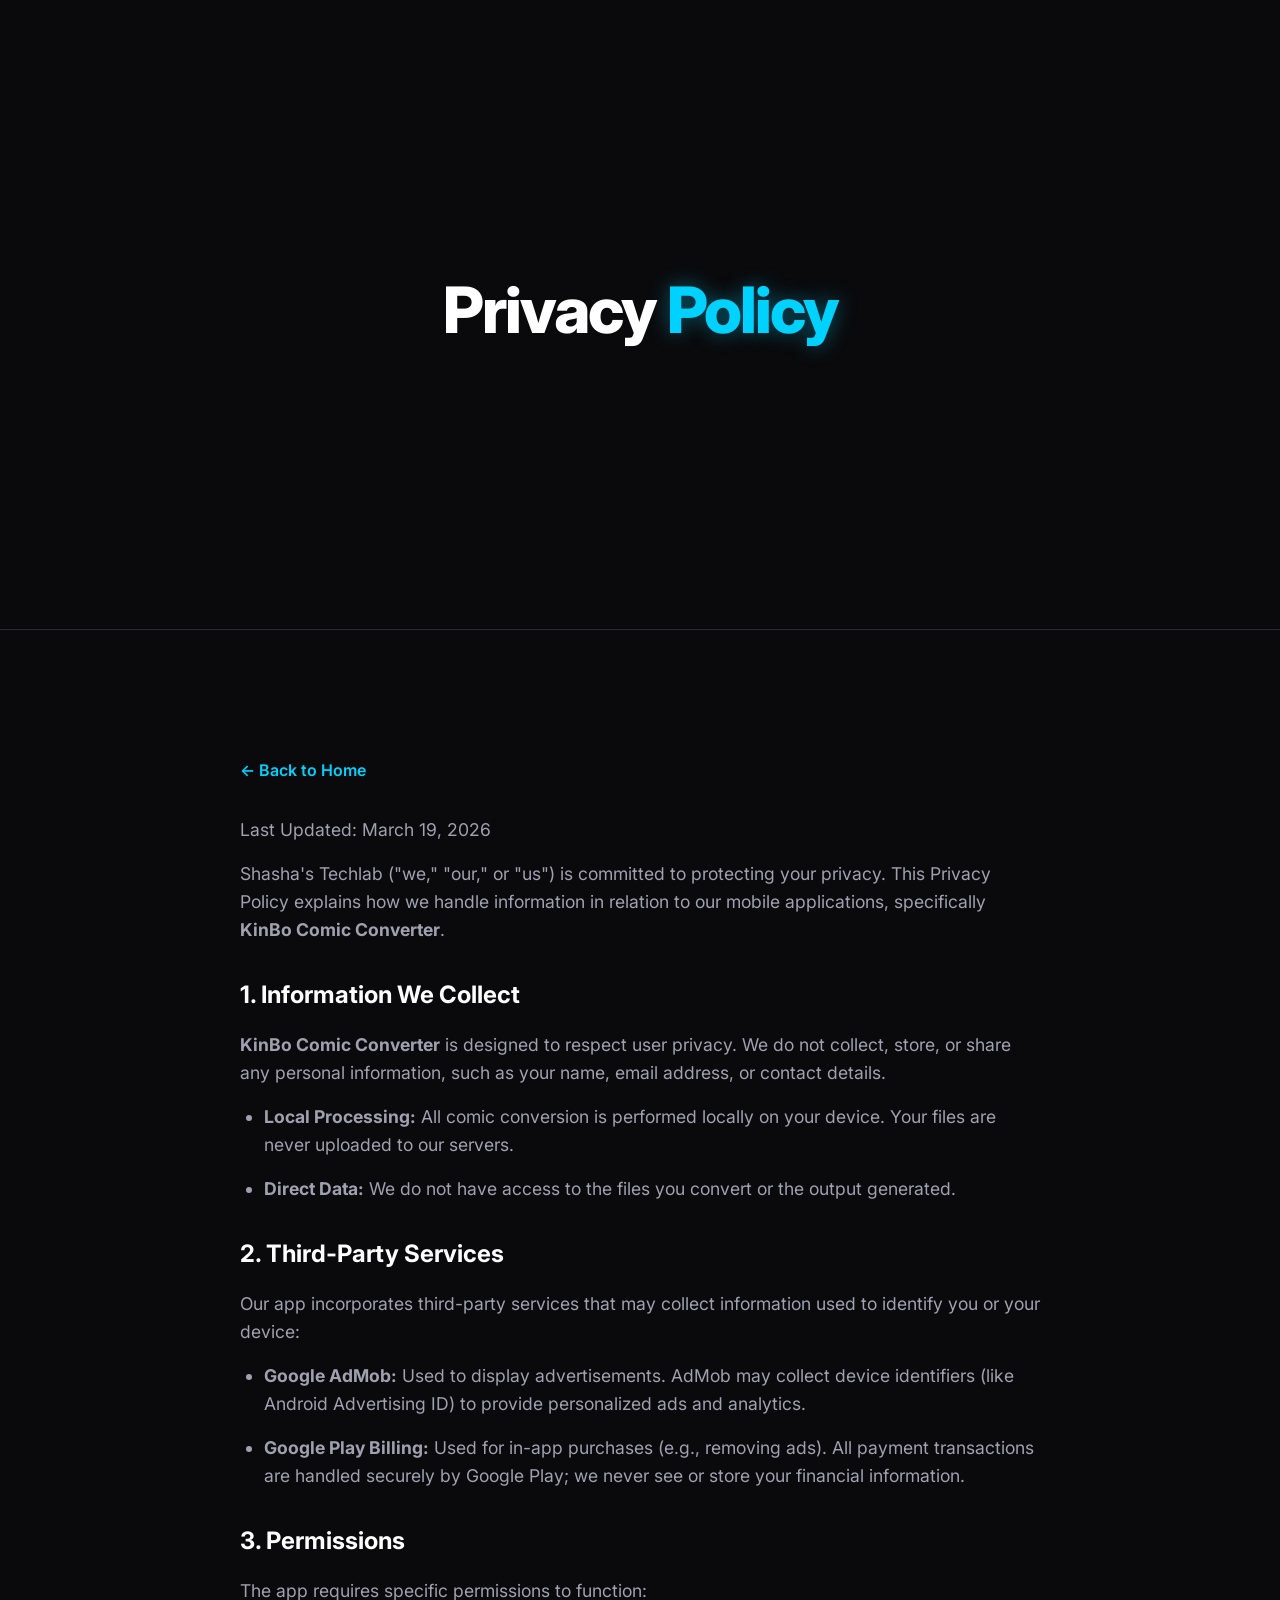
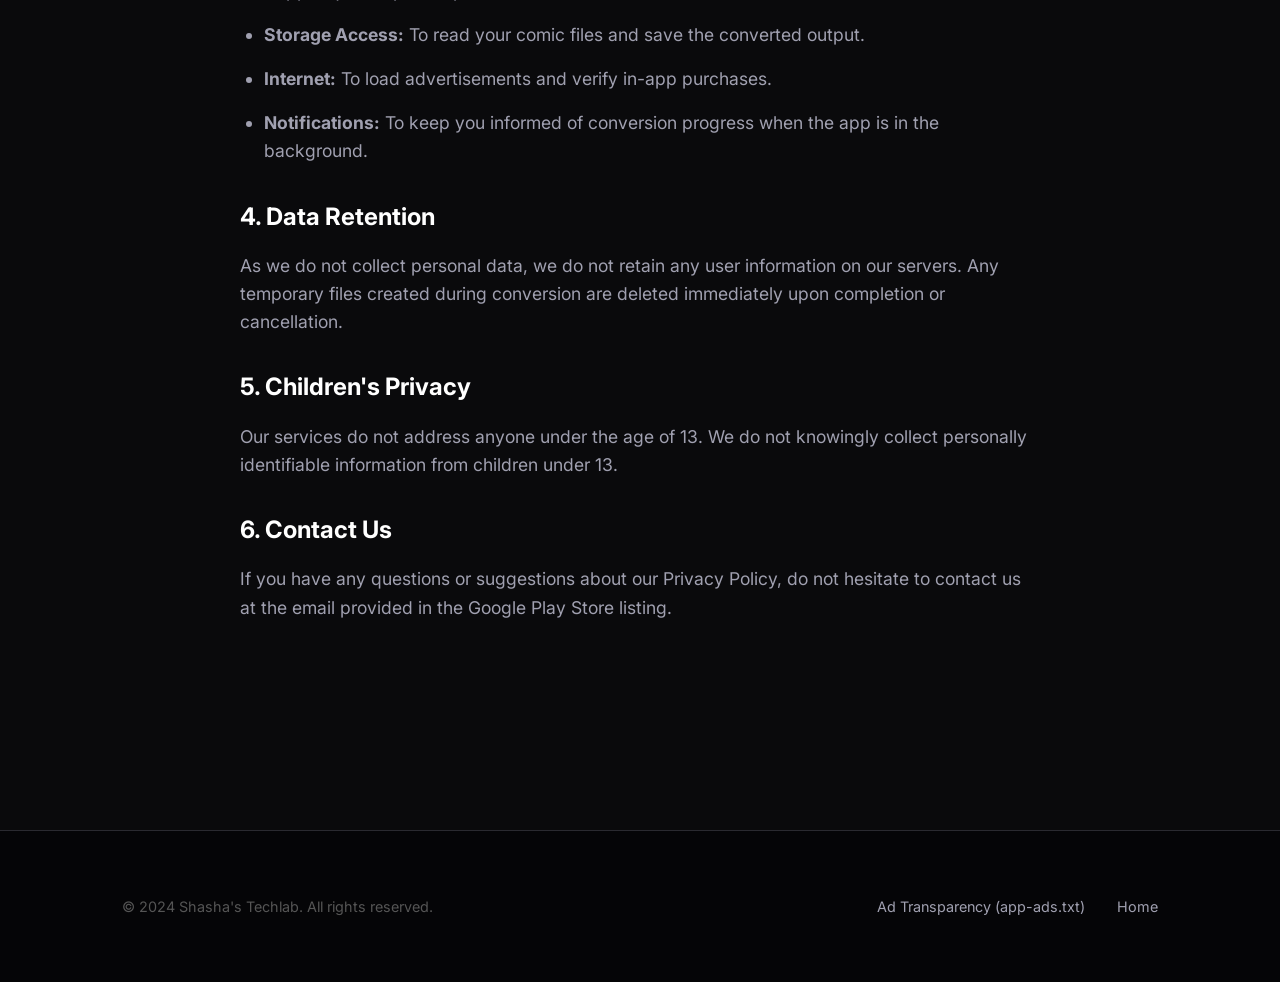
==== privacy.html @ a9bef747 "Add files via upload visual update." ====
<!DOCTYPE html>
<html lang="en">
<head>
    <meta charset="UTF-8">
    <meta name="viewport" content="width=device-width, initial-scale=1.0">
    <title>Privacy Policy | Shasha's Techlab</title>
    <link rel="stylesheet" href="style.css">
    <link rel="preconnect" href="https://fonts.googleapis.com">
    <link rel="preconnect" href="https://fonts.gstatic.com" crossorigin>
    <link href="https://fonts.googleapis.com/css2?family=Inter:wght@300;400;600;800&display=swap" rel="stylesheet">
    <style>
        .privacy-content {
            padding: 8rem 0;
            max-width: 800px;
        }
        .privacy-content h1 {
            font-size: 3rem;
            margin-bottom: 2rem;
            color: var(--accent-color);
        }
        .privacy-content h2 {
            font-size: 1.5rem;
            margin-top: 2rem;
            margin-bottom: 1rem;
            color: #fff;
        }
        .privacy-content p, .privacy-content li {
            color: var(--text-secondary);
            margin-bottom: 1rem;
            font-size: 1.1rem;
        }
        .privacy-content ul {
            margin-left: 1.5rem;
            margin-bottom: 2rem;
        }
        .back-link {
            display: inline-block;
            margin-bottom: 2rem;
            color: var(--accent-color);
            text-decoration: none;
            font-weight: 600;
        }
        .back-link:hover {
            text-decoration: underline;
        }
    </style>
</head>
<body>
    <header class="hero" style="min-height: 200px;">
        <div class="hero-overlay"></div>
        <div class="content hero-content">
            <h1 class="logo-text">Privacy <span>Policy</span></h1>
        </div>
    </header>

    <main class="content privacy-content">
        <a href="index.html" class="back-link">← Back to Home</a>
        
        <p>Last Updated: March 19, 2026</p>

        <p>Shasha's Techlab ("we," "our," or "us") is committed to protecting your privacy. This Privacy Policy explains how we handle information in relation to our mobile applications, specifically <strong>KinBo Comic Converter</strong>.</p>

        <h2>1. Information We Collect</h2>
        <p><strong>KinBo Comic Converter</strong> is designed to respect user privacy. We do not collect, store, or share any personal information, such as your name, email address, or contact details.</p>
        <ul>
            <li><strong>Local Processing:</strong> All comic conversion is performed locally on your device. Your files are never uploaded to our servers.</li>
            <li><strong>Direct Data:</strong> We do not have access to the files you convert or the output generated.</li>
        </ul>

        <h2>2. Third-Party Services</h2>
        <p>Our app incorporates third-party services that may collect information used to identify you or your device:</p>
        <ul>
            <li><strong>Google AdMob:</strong> Used to display advertisements. AdMob may collect device identifiers (like Android Advertising ID) to provide personalized ads and analytics.</li>
            <li><strong>Google Play Billing:</strong> Used for in-app purchases (e.g., removing ads). All payment transactions are handled securely by Google Play; we never see or store your financial information.</li>
        </ul>

        <h2>3. Permissions</h2>
        <p>The app requires specific permissions to function:</p>
        <ul>
            <li><strong>Storage Access:</strong> To read your comic files and save the converted output.</li>
            <li><strong>Internet:</strong> To load advertisements and verify in-app purchases.</li>
            <li><strong>Notifications:</strong> To keep you informed of conversion progress when the app is in the background.</li>
        </ul>

        <h2>4. Data Retention</h2>
        <p>As we do not collect personal data, we do not retain any user information on our servers. Any temporary files created during conversion are deleted immediately upon completion or cancellation.</p>

        <h2>5. Children's Privacy</h2>
        <p>Our services do not address anyone under the age of 13. We do not knowingly collect personally identifiable information from children under 13.</p>

        <h2>6. Contact Us</h2>
        <p>If you have any questions or suggestions about our Privacy Policy, do not hesitate to contact us at the email provided in the Google Play Store listing.</p>
    </main>

    <footer class="site-footer">
        <div class="content footer-content">
            <div class="footer-left">
                <p>&copy; 2024 Shasha's Techlab. All rights reserved.</p>
            </div>
            <div class="footer-right">
                <nav class="footer-nav">
                    <a href="app-ads.txt">Ad Transparency (app-ads.txt)</a>
                    <a href="index.html">Home</a>
                </nav>
            </div>
        </div>
    </footer>
</body>
</html>
---- style.css ----
:root {
    --bg-color: #0a0a0c;
    --surface-color: #16161a;
    --accent-color: #00d2ff;
    --accent-glow: rgba(0, 210, 255, 0.4);
    --text-primary: #f0f0f5;
    --text-secondary: #a0a0b0;
    --border-color: #2a2a30;
    --font-main: 'Inter', -apple-system, sans-serif;
}

* {
    margin: 0;
    padding: 0;
    box-sizing: border-box;
}

body {
    background-color: var(--bg-color);
    color: var(--text-primary);
    font-family: var(--font-main);
    line-height: 1.6;
    overflow-x: hidden;
}

.content {
    max-width: 1100px;
    margin: 0 auto;
    padding: 0 2rem;
}

/* Hero Section */
.hero {
    height: 70vh;
    position: relative;
    display: flex;
    align-items: center;
    justify-content: center;
    text-align: center;
    background-color: var(--bg-color);
    border-bottom: 1px solid var(--border-color);
    overflow: hidden;
}

#antigravity-bg {
    position: absolute;
    top: 0;
    left: 0;
    width: 100%;
    height: 100%;
    z-index: 1;
}

.hero-content {
    position: relative;
    z-index: 2;
    animation: float 6s ease-in-out infinite;
}

@keyframes float {
    0%, 100% { transform: translateY(0); }
    50% { transform: translateY(-20px); }
}

.logo-text {
    font-size: 4rem;
    font-weight: 800;
    letter-spacing: -2px;
    margin-bottom: 0.5rem;
    color: #fff;
}

.logo-text span {
    color: var(--accent-color);
    text-shadow: 0 0 20px var(--accent-glow);
}

.tagline {
    font-size: 1.25rem;
    color: var(--text-secondary);
    max-width: 600px;
    margin: 0 auto 2rem auto;
    font-weight: 300;
}

/* Buttons */
.btn {
    display: inline-block;
    padding: 1rem 2.5rem;
    font-weight: 600;
    text-decoration: none;
    border-radius: 4px;
    transition: all 0.3s ease;
}

.btn.primary {
    background-color: var(--accent-color);
    color: #000;
    box-shadow: 0 4px 15px var(--accent-glow);
}

.btn.primary:hover {
    transform: translateY(-2px);
    box-shadow: 0 6px 20px var(--accent-glow);
    filter: brightness(1.1);
}

/* Section Styling */
.section-title {
    font-size: 2rem;
    font-weight: 700;
    margin-bottom: 3rem;
    text-align: center;
    position: relative;
}

.section-title::after {
    content: '';
    position: absolute;
    bottom: -10px;
    left: 50%;
    transform: translateX(-50%);
    width: 40px;
    height: 3px;
    background-color: var(--accent-color);
}

.apps-section {
    padding: 6rem 0;
}

/* App Cards */
.app-card-container {
    display: grid;
    grid-template-columns: 1fr;
    gap: 2rem;
}

.app-card {
    background-color: var(--surface-color);
    border: 1px solid var(--border-color);
    border-radius: 12px;
    padding: 3rem;
    display: flex;
    gap: 3rem;
    align-items: center;
    transition: transform 0.3s ease;
}

.app-card:hover {
    border-color: var(--accent-color);
    transform: translateY(-5px);
}

.app-icon-wrapper {
    flex-shrink: 0;
}

.app-details h3 {
    font-size: 1.75rem;
    margin-bottom: 1rem;
    color: #fff;
}

.app-details p {
    color: var(--text-secondary);
    margin-bottom: 1.5rem;
    font-size: 1.1rem;
}

.app-status {
    display: inline-block;
    padding: 0.4rem 1rem;
    background-color: rgba(0, 210, 255, 0.1);
    color: var(--accent-color);
    border-radius: 20px;
    font-size: 0.85rem;
    font-weight: 600;
    border: 1px solid var(--accent-color);
    margin-bottom: 1rem;
}

.badge-placeholder {
    color: #555;
    font-style: italic;
    font-size: 0.9rem;
}

/* About Section */
.about-section {
    padding: 6rem 0;
    text-align: center;
    border-top: 1px solid var(--border-color);
}

.about-section p {
    max-width: 800px;
    margin: 0 auto;
    font-size: 1.15rem;
    color: var(--text-secondary);
}

/* Footer */
.site-footer {
    background-color: #050507;
    padding: 4rem 0;
    border-top: 1px solid var(--border-color);
    margin-top: 4rem;
}

.footer-content {
    display: flex;
    justify-content: space-between;
    align-items: center;
    flex-wrap: wrap;
    gap: 2rem;
}

.footer-left p {
    color: #555;
    font-size: 0.9rem;
}

.footer-nav {
    display: flex;
    gap: 2rem;
}

.footer-nav a {
    color: var(--text-secondary);
    text-decoration: none;
    font-size: 0.9rem;
    transition: color 0.2s;
}

.footer-nav a:hover {
    color: var(--accent-color);
}

@media (max-width: 768px) {
    .app-card {
        flex-direction: column;
        text-align: center;
        padding: 2rem;
    }
    .logo-text {
        font-size: 2.5rem;
    }
    .footer-content {
        justify-content: center;
        text-align: center;
    }
}
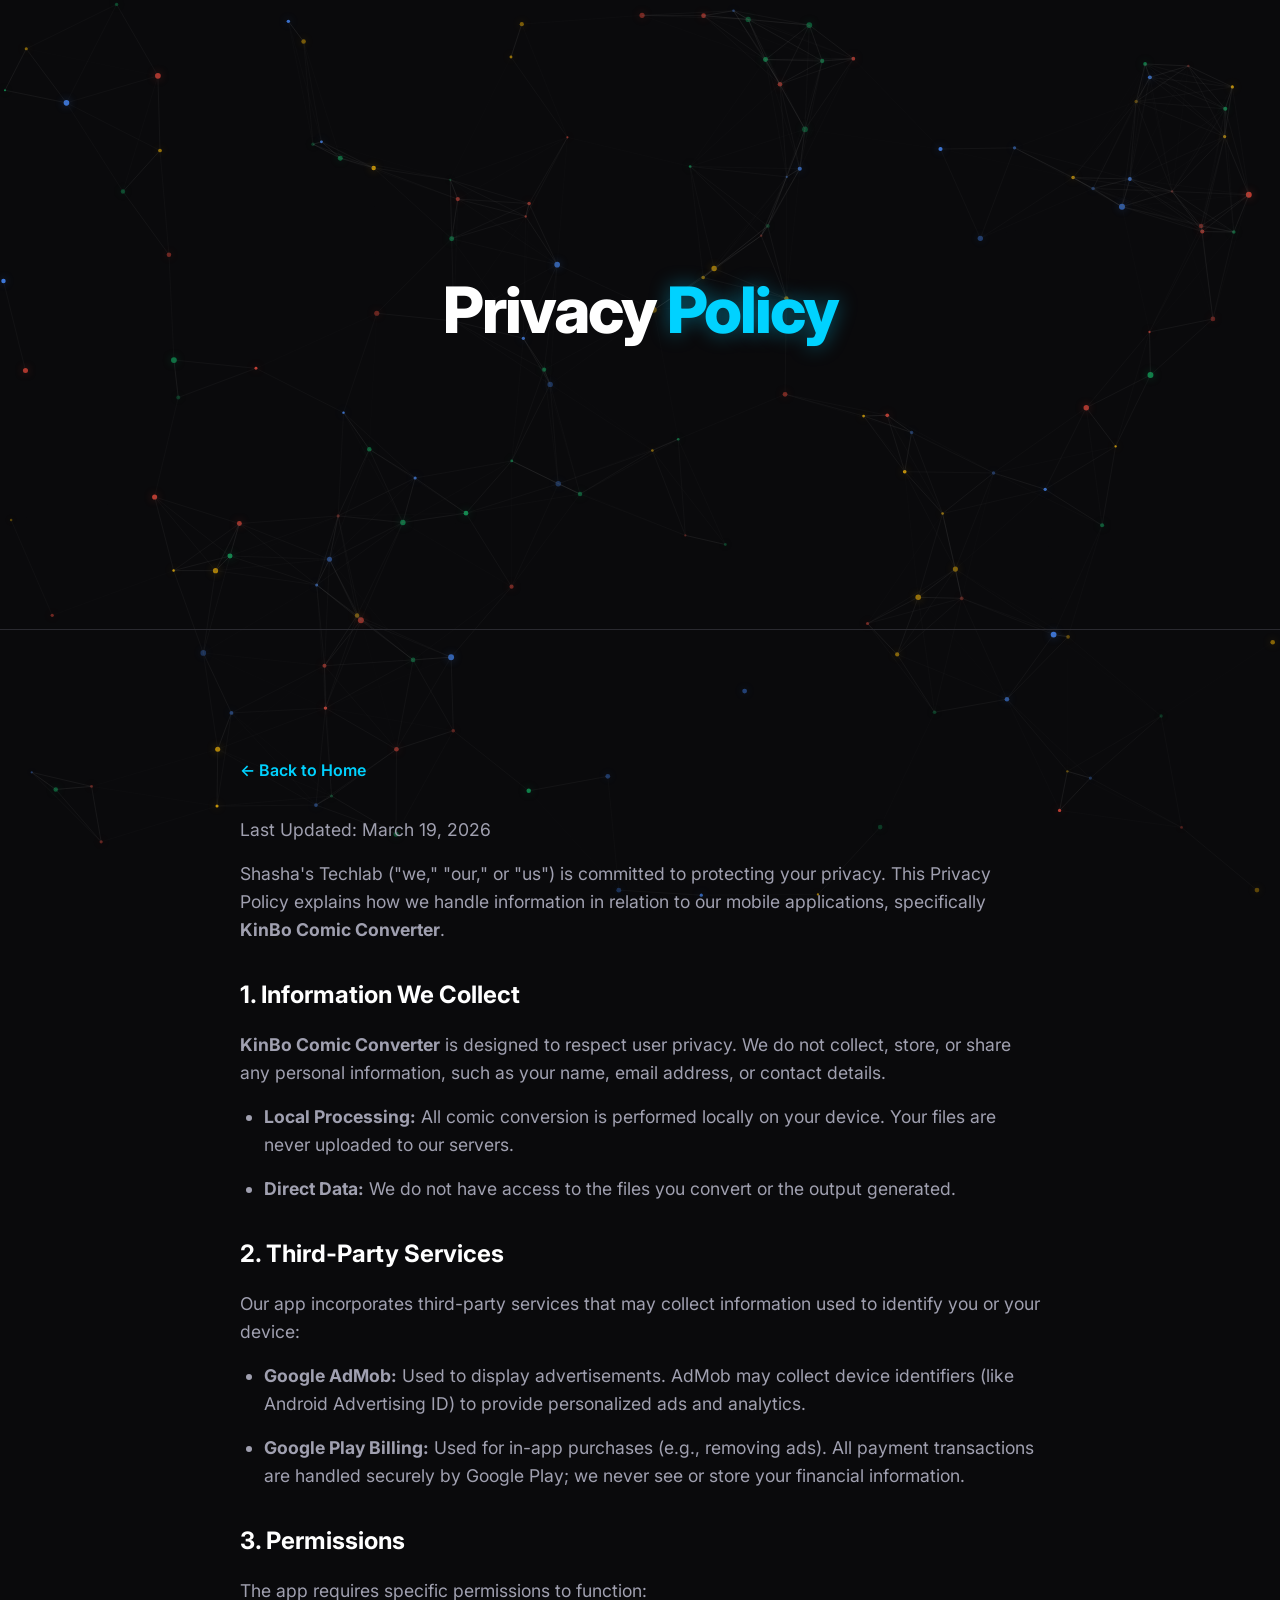
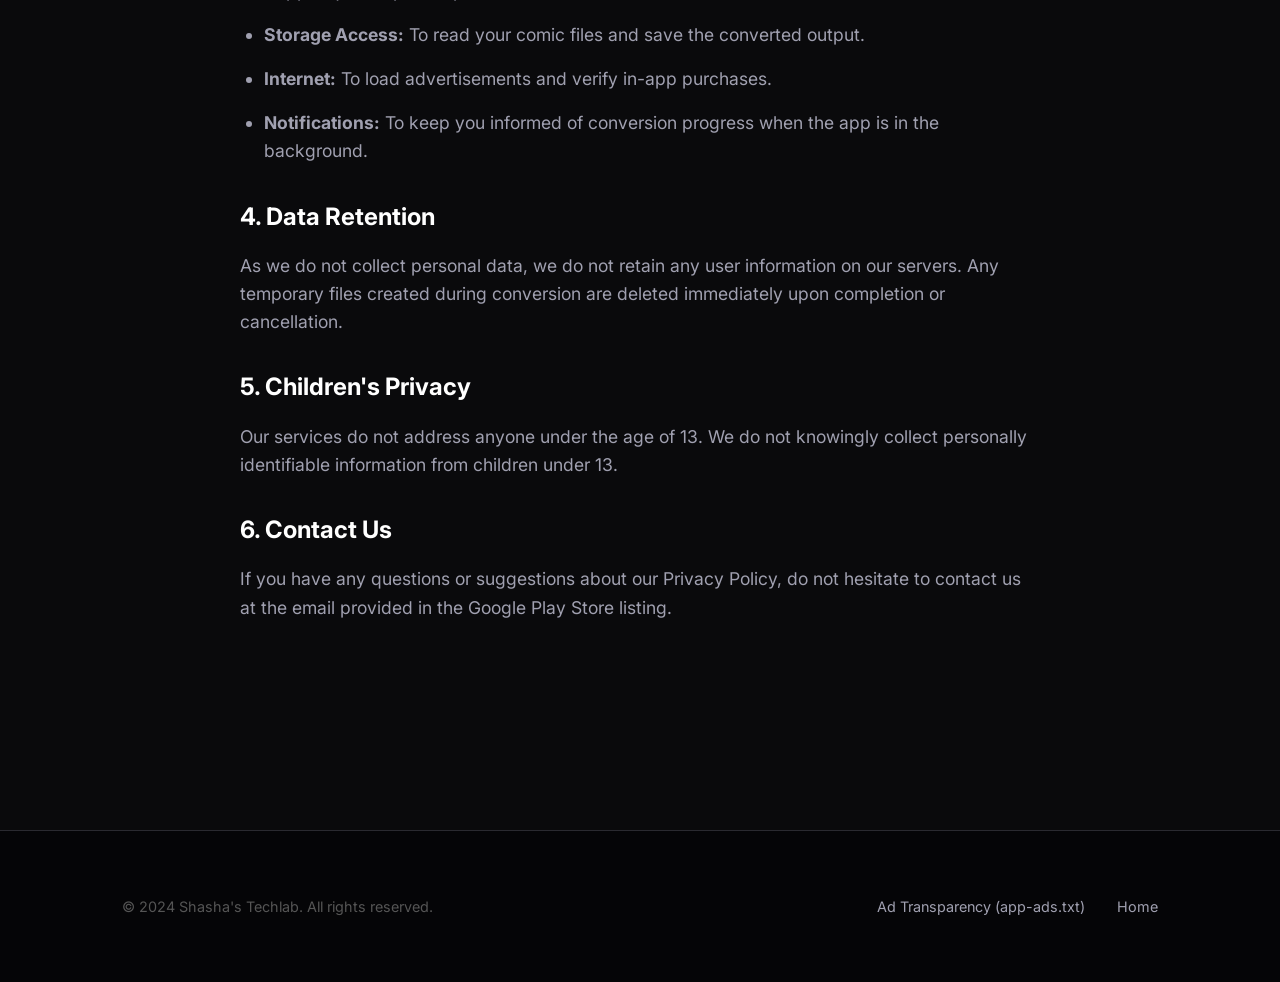
==== commit dba8a0c2: "Add files via upload" ====
--- a/privacy.html
+++ b/privacy.html
@@ -46,7 +46,8 @@
     </style>
 </head>
 <body>
-    <header class="hero" style="min-height: 200px;">
+    <canvas id="antigravity-bg"></canvas>
+    <header class="hero" style="min-height: 200px; background-color: transparent;">
         <div class="hero-overlay"></div>
         <div class="content hero-content">
             <h1 class="logo-text">Privacy <span>Policy</span></h1>
@@ -105,5 +106,6 @@
             </div>
         </div>
     </footer>
+    <script src="particles.js"></script>
 </body>
 </html>
--- a/style.css
+++ b/style.css
@@ -43,12 +43,13 @@
 }
 
 #antigravity-bg {
-    position: absolute;
+    position: fixed; /* Global background */
     top: 0;
     left: 0;
-    width: 100%;
-    height: 100%;
-    z-index: 1;
+    width: 100vw;
+    height: 100vh;
+    z-index: -1; /* Always behind everything */
+    pointer-events: none;
 }
 
 .hero-content {
@@ -89,20 +90,27 @@
     padding: 1rem 2.5rem;
     font-weight: 600;
     text-decoration: none;
-    border-radius: 4px;
-    transition: all 0.3s ease;
+    border-radius: 12px;
+    transition: all 0.4s cubic-bezier(0.175, 0.885, 0.32, 1.275);
+    border: 1px solid rgba(255, 255, 255, 0.1);
+    backdrop-filter: blur(10px);
+    -webkit-backdrop-filter: blur(10px);
+    position: relative;
+    overflow: hidden;
 }
 
 .btn.primary {
-    background-color: var(--accent-color);
-    color: #000;
-    box-shadow: 0 4px 15px var(--accent-glow);
+    background-color: rgba(0, 210, 255, 0.15);
+    color: var(--accent-color);
+    box-shadow: 0 8px 32px 0 rgba(0, 0, 0, 0.37);
+    border: 1px solid rgba(0, 210, 255, 0.3);
 }
 
 .btn.primary:hover {
-    transform: translateY(-2px);
-    box-shadow: 0 6px 20px var(--accent-glow);
-    filter: brightness(1.1);
+    transform: scale(1.05);
+    background-color: rgba(0, 210, 255, 0.25);
+    box-shadow: 0 0 20px var(--accent-glow);
+    border-color: var(--accent-color);
 }
 
 /* Section Styling */
@@ -206,6 +214,8 @@
     padding: 4rem 0;
     border-top: 1px solid var(--border-color);
     margin-top: 4rem;
+    position: relative;
+    z-index: 10; /* Far above the canvas */
 }
 
 .footer-content {
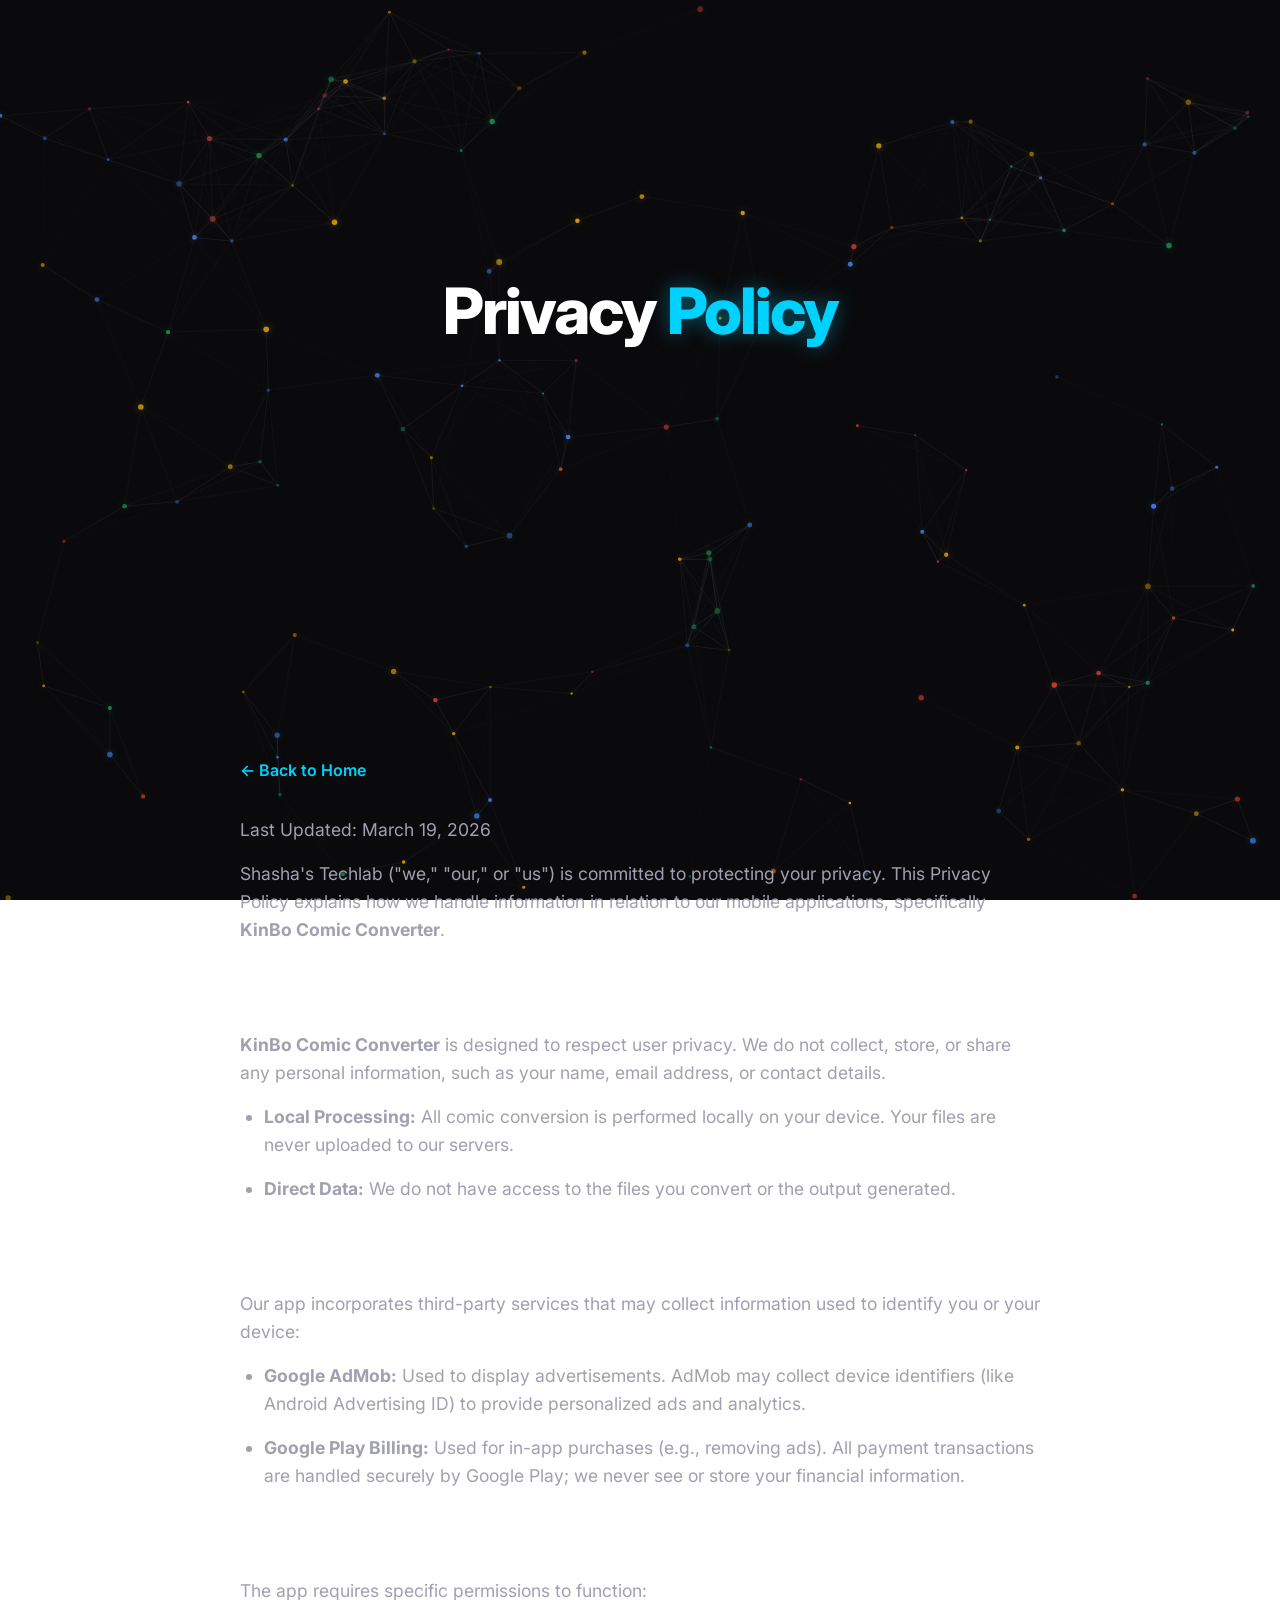
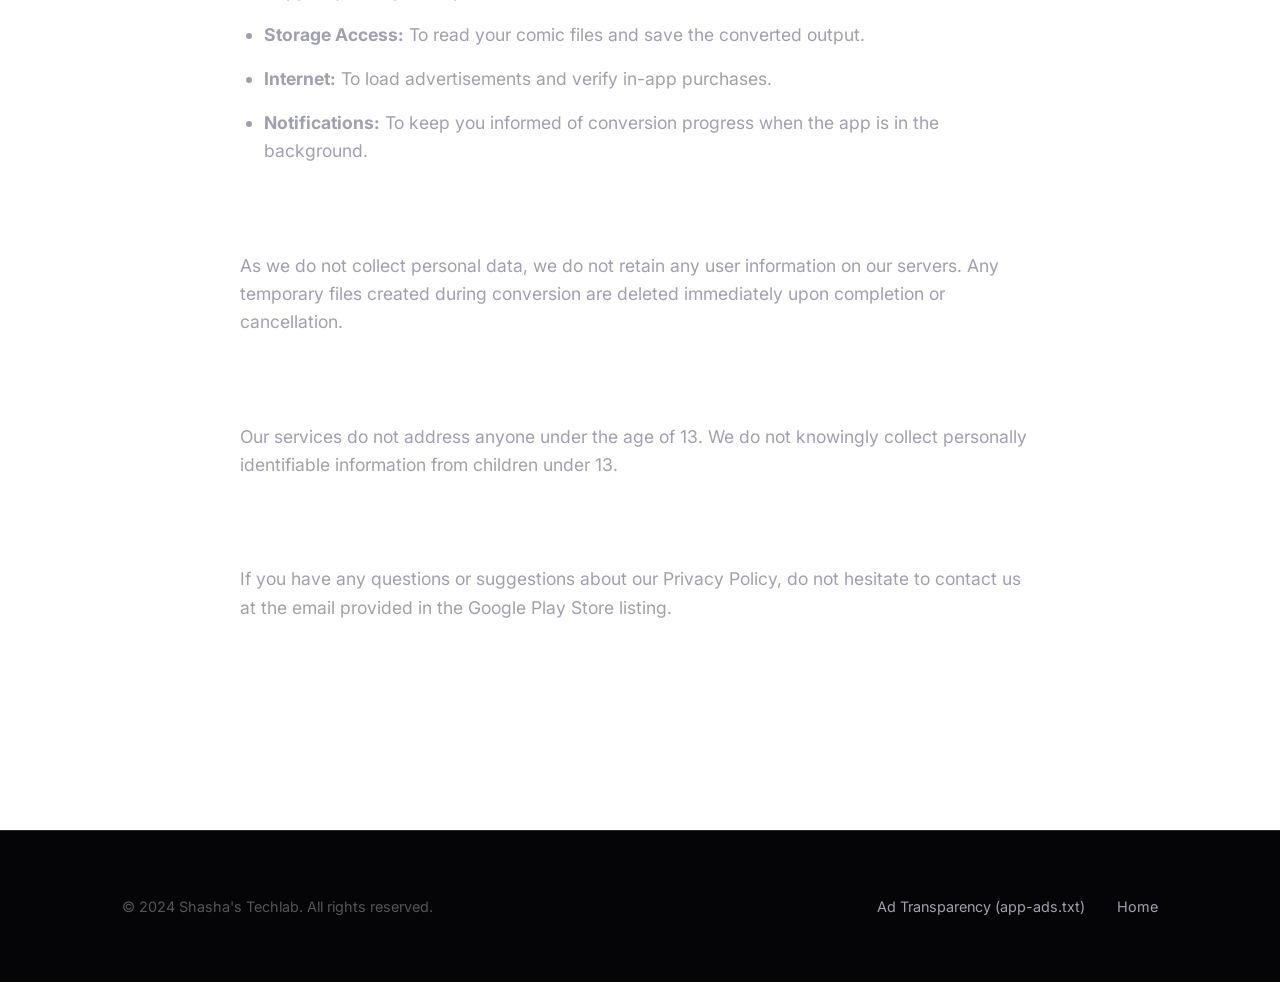
==== commit 93d4467a: "Add files via upload" ====
--- a/privacy.html
+++ b/privacy.html
@@ -47,9 +47,8 @@
 </head>
 <body>
     <canvas id="antigravity-bg"></canvas>
-    <header class="hero" style="min-height: 200px; background-color: transparent;">
-        <div class="hero-overlay"></div>
-        <div class="content hero-content">
+    <header class="hero" style="min-height: 200px; background-color: transparent; border-bottom: none;">
+        <div class="content hero-content" style="animation: none;">
             <h1 class="logo-text">Privacy <span>Policy</span></h1>
         </div>
     </header>
--- a/style.css
+++ b/style.css
@@ -16,7 +16,7 @@
 }
 
 body {
-    background-color: var(--bg-color);
+    background-color: transparent; /* Let canvas show through from behind */
     color: var(--text-primary);
     font-family: var(--font-main);
     line-height: 1.6;
@@ -37,7 +37,7 @@
     align-items: center;
     justify-content: center;
     text-align: center;
-    background-color: var(--bg-color);
+    background-color: transparent;
     border-bottom: 1px solid var(--border-color);
     overflow: hidden;
 }
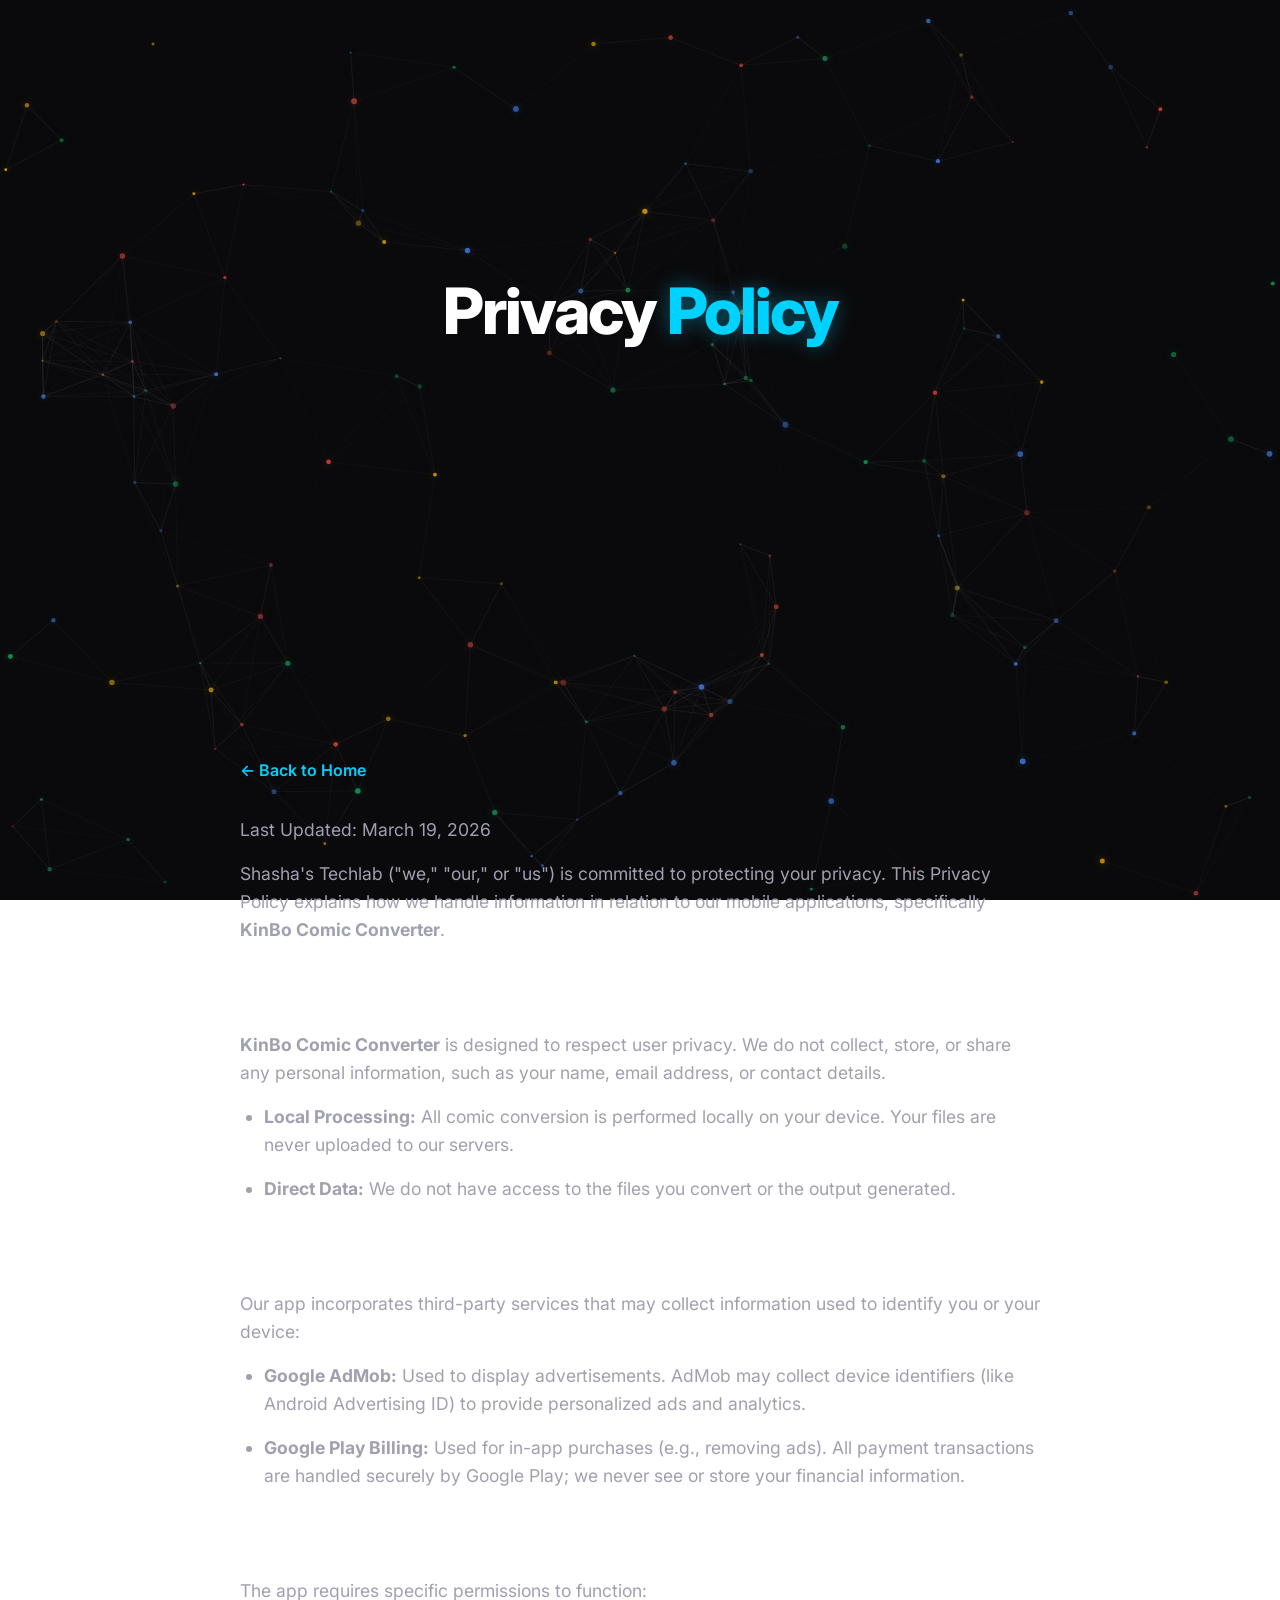
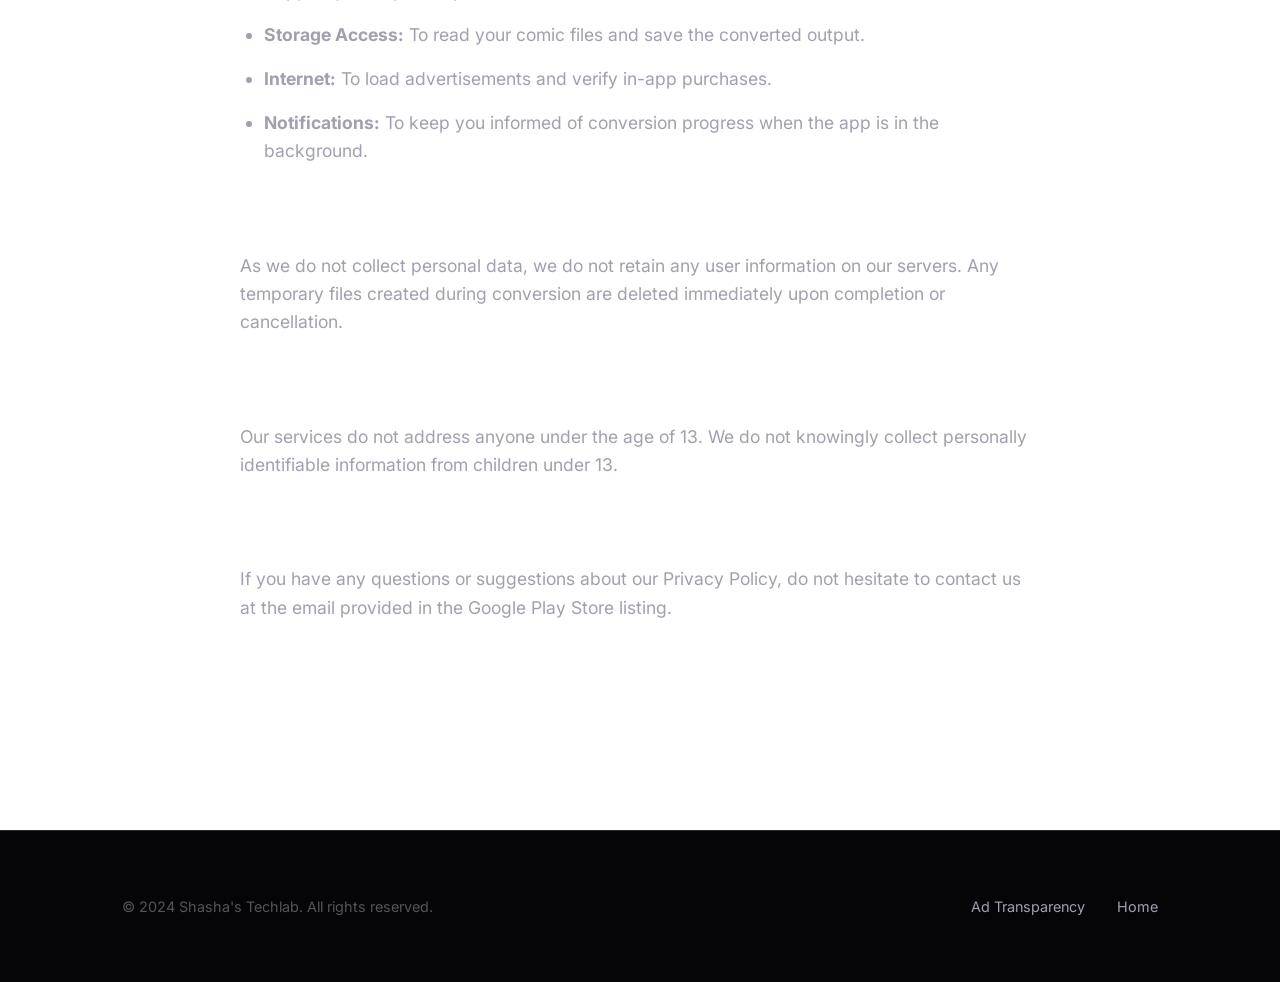
==== commit 0bf2349b: "Update privacy.html" ====
--- a/privacy.html
+++ b/privacy.html
@@ -99,7 +99,7 @@
             </div>
             <div class="footer-right">
                 <nav class="footer-nav">
-                    <a href="app-ads.txt">Ad Transparency (app-ads.txt)</a>
+                    <a href="app-ads.txt">Ad Transparency</a>
                     <a href="index.html">Home</a>
                 </nav>
             </div>
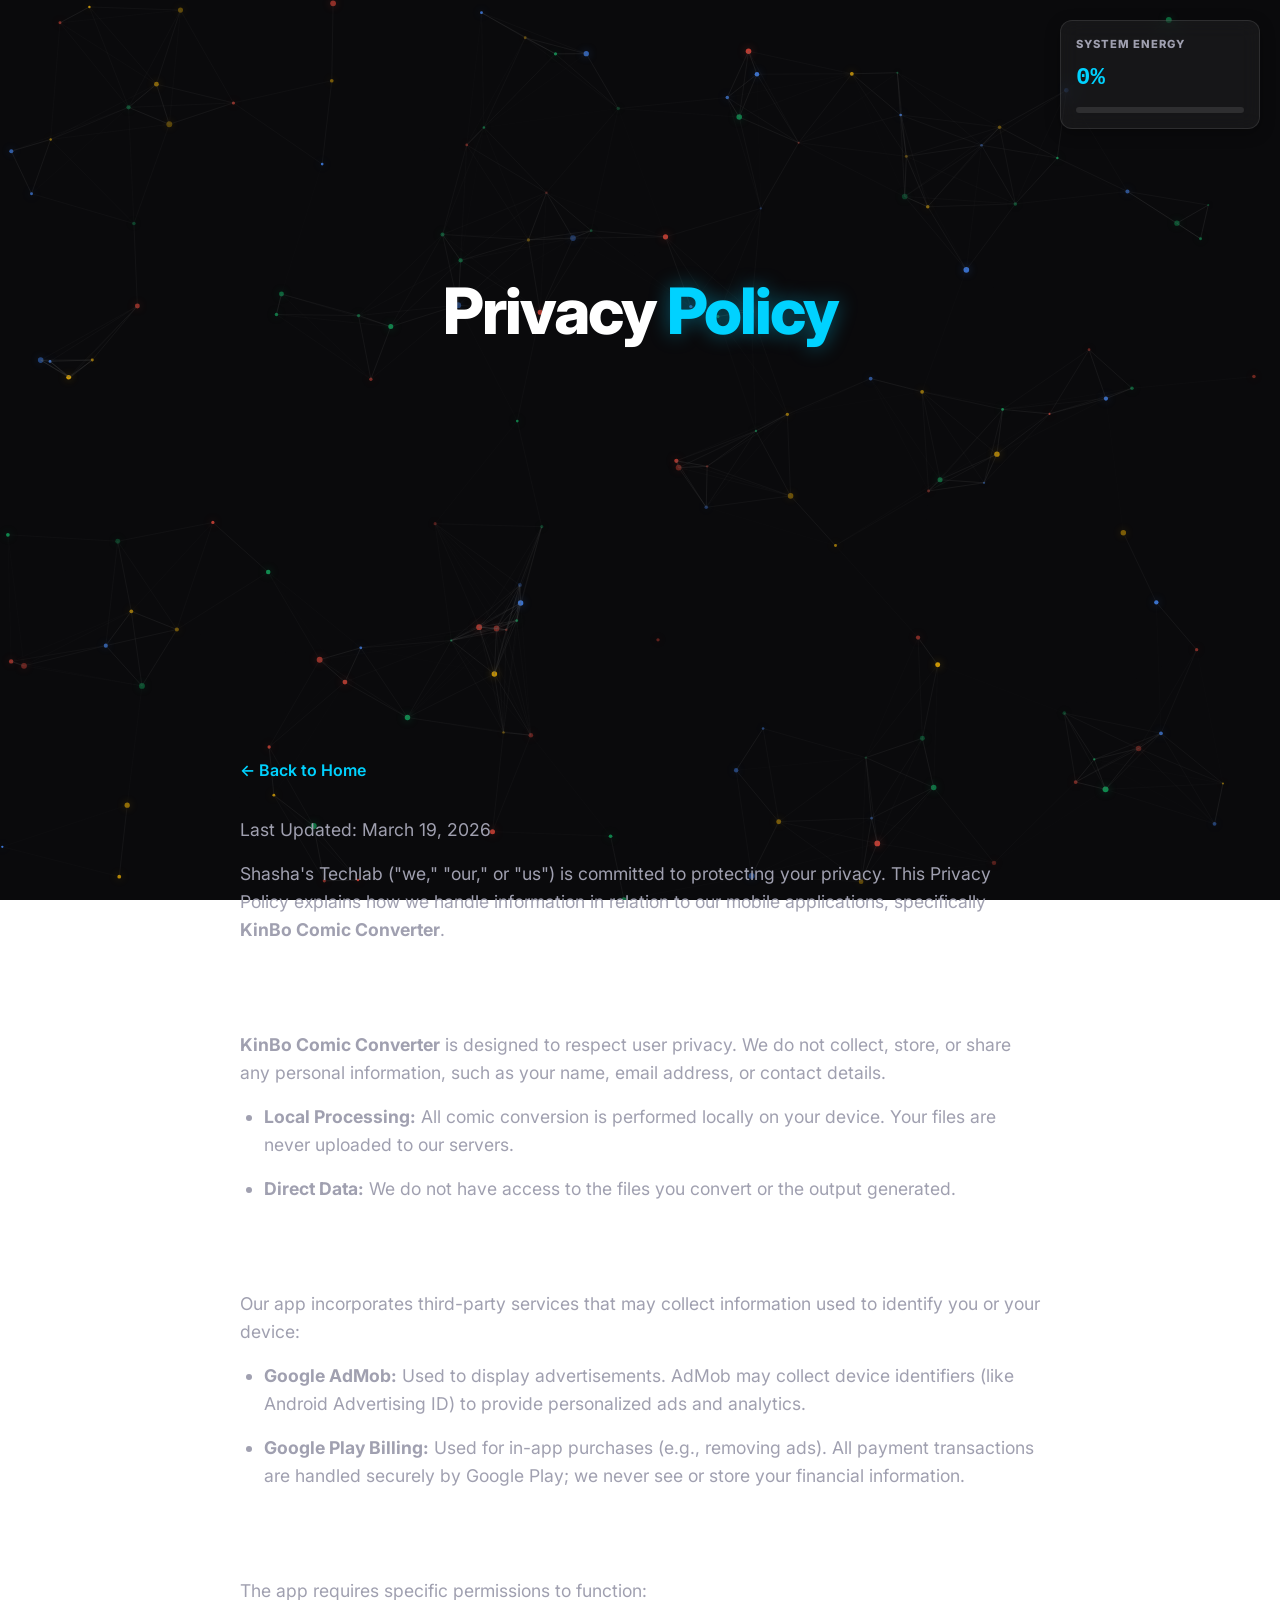
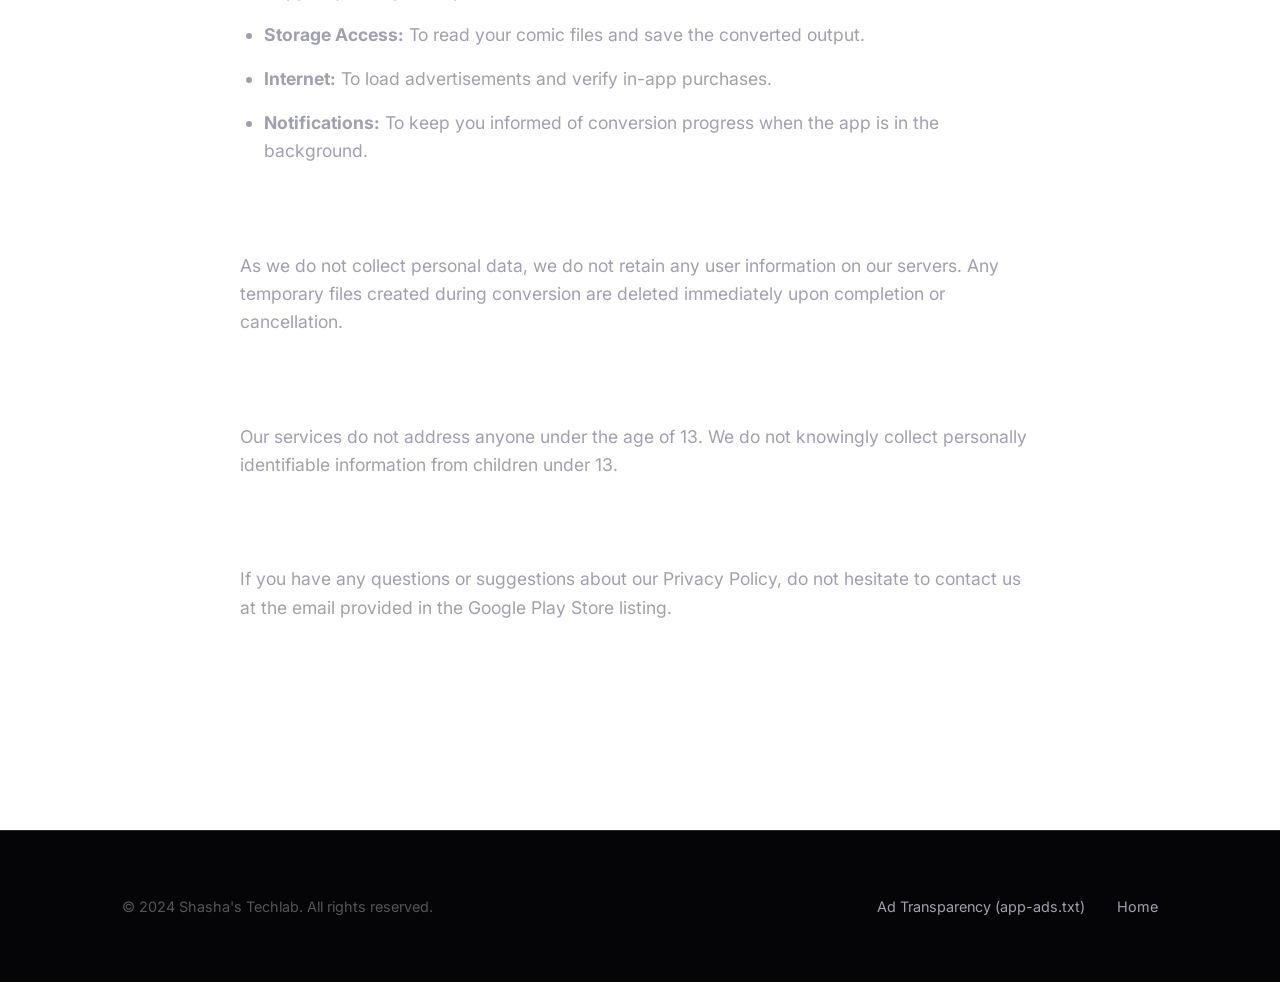
==== commit 76f74507: "Add files via upload" ====
--- a/privacy.html
+++ b/privacy.html
@@ -47,6 +47,13 @@
 </head>
 <body>
     <canvas id="antigravity-bg"></canvas>
+    <div id="energy-container">
+        <div class="energy-label">SYSTEM ENERGY</div>
+        <div class="energy-value" id="energy-value">0%</div>
+        <div class="energy-bar-bg">
+            <div class="energy-bar-fill" id="energy-bar"></div>
+        </div>
+    </div>
     <header class="hero" style="min-height: 200px; background-color: transparent; border-bottom: none;">
         <div class="content hero-content" style="animation: none;">
             <h1 class="logo-text">Privacy <span>Policy</span></h1>
@@ -99,7 +106,7 @@
             </div>
             <div class="footer-right">
                 <nav class="footer-nav">
-                    <a href="app-ads.txt">Ad Transparency</a>
+                    <a href="app-ads.txt">Ad Transparency (app-ads.txt)</a>
                     <a href="index.html">Home</a>
                 </nav>
             </div>
--- a/style.css
+++ b/style.css
@@ -247,17 +247,91 @@
     color: var(--accent-color);
 }
 
+/* Energy Counter UI */
+#energy-container {
+    position: fixed;
+    top: 20px;
+    right: 20px;
+    background: rgba(255, 255, 255, 0.05);
+    backdrop-filter: blur(10px);
+    -webkit-backdrop-filter: blur(10px);
+    border: 1px solid rgba(255, 255, 255, 0.1);
+    border-radius: 12px;
+    padding: 15px;
+    width: 200px;
+    z-index: 1000;
+    transition: all 0.3s ease;
+    box-shadow: 0 4px 15px rgba(0, 0, 0, 0.3);
+}
+
+.energy-label {
+    font-size: 0.7rem;
+    font-weight: 800;
+    letter-spacing: 1px;
+    color: var(--text-secondary);
+    margin-bottom: 5px;
+}
+
+.energy-value {
+    font-size: 1.5rem;
+    font-weight: 800;
+    color: var(--accent-color);
+    margin-bottom: 10px;
+    font-family: monospace;
+}
+
+.energy-bar-bg {
+    width: 100%;
+    height: 6px;
+    background: rgba(255, 255, 255, 0.1);
+    border-radius: 3px;
+    overflow: hidden;
+}
+
+.energy-bar-fill {
+    width: 0%;
+    height: 100%;
+    background: var(--accent-color);
+    box-shadow: 0 0 10px var(--accent-glow);
+    transition: width 0.1s linear, background 0.3s ease;
+}
+
+/* Energy States */
+.energy-warning .energy-value,
+.energy-warning .energy-bar-fill {
+    color: #ff9800;
+    background: #ff9800;
+    box-shadow: 0 0 15px rgba(255, 152, 0, 0.6);
+}
+
+.energy-critical {
+    border-color: #ff3d00 !important;
+    animation: vibrate 0.1s linear infinite;
+}
+
+.energy-critical .energy-value,
+.energy-critical .energy-bar-fill {
+    color: #ff3d00;
+    background: #ff3d00;
+    box-shadow: 0 0 25px rgba(255, 61, 0, 0.8);
+}
+
+@keyframes vibrate {
+    0% { transform: translate(0, 0); }
+    25% { transform: translate(-2px, 2px); }
+    50% { transform: translate(2px, -2px); }
+    75% { transform: translate(-2px, -2px); }
+    100% { transform: translate(2px, 2px); }
+}
+
 @media (max-width: 768px) {
-    .app-card {
-        flex-direction: column;
-        text-align: center;
-        padding: 2rem;
+    #energy-container {
+        width: 150px;
+        top: 10px;
+        right: 10px;
+        padding: 10px;
     }
-    .logo-text {
-        font-size: 2.5rem;
+    .energy-value {
+        font-size: 1.2rem;
     }
-    .footer-content {
-        justify-content: center;
-        text-align: center;
-    }
-}
+}
